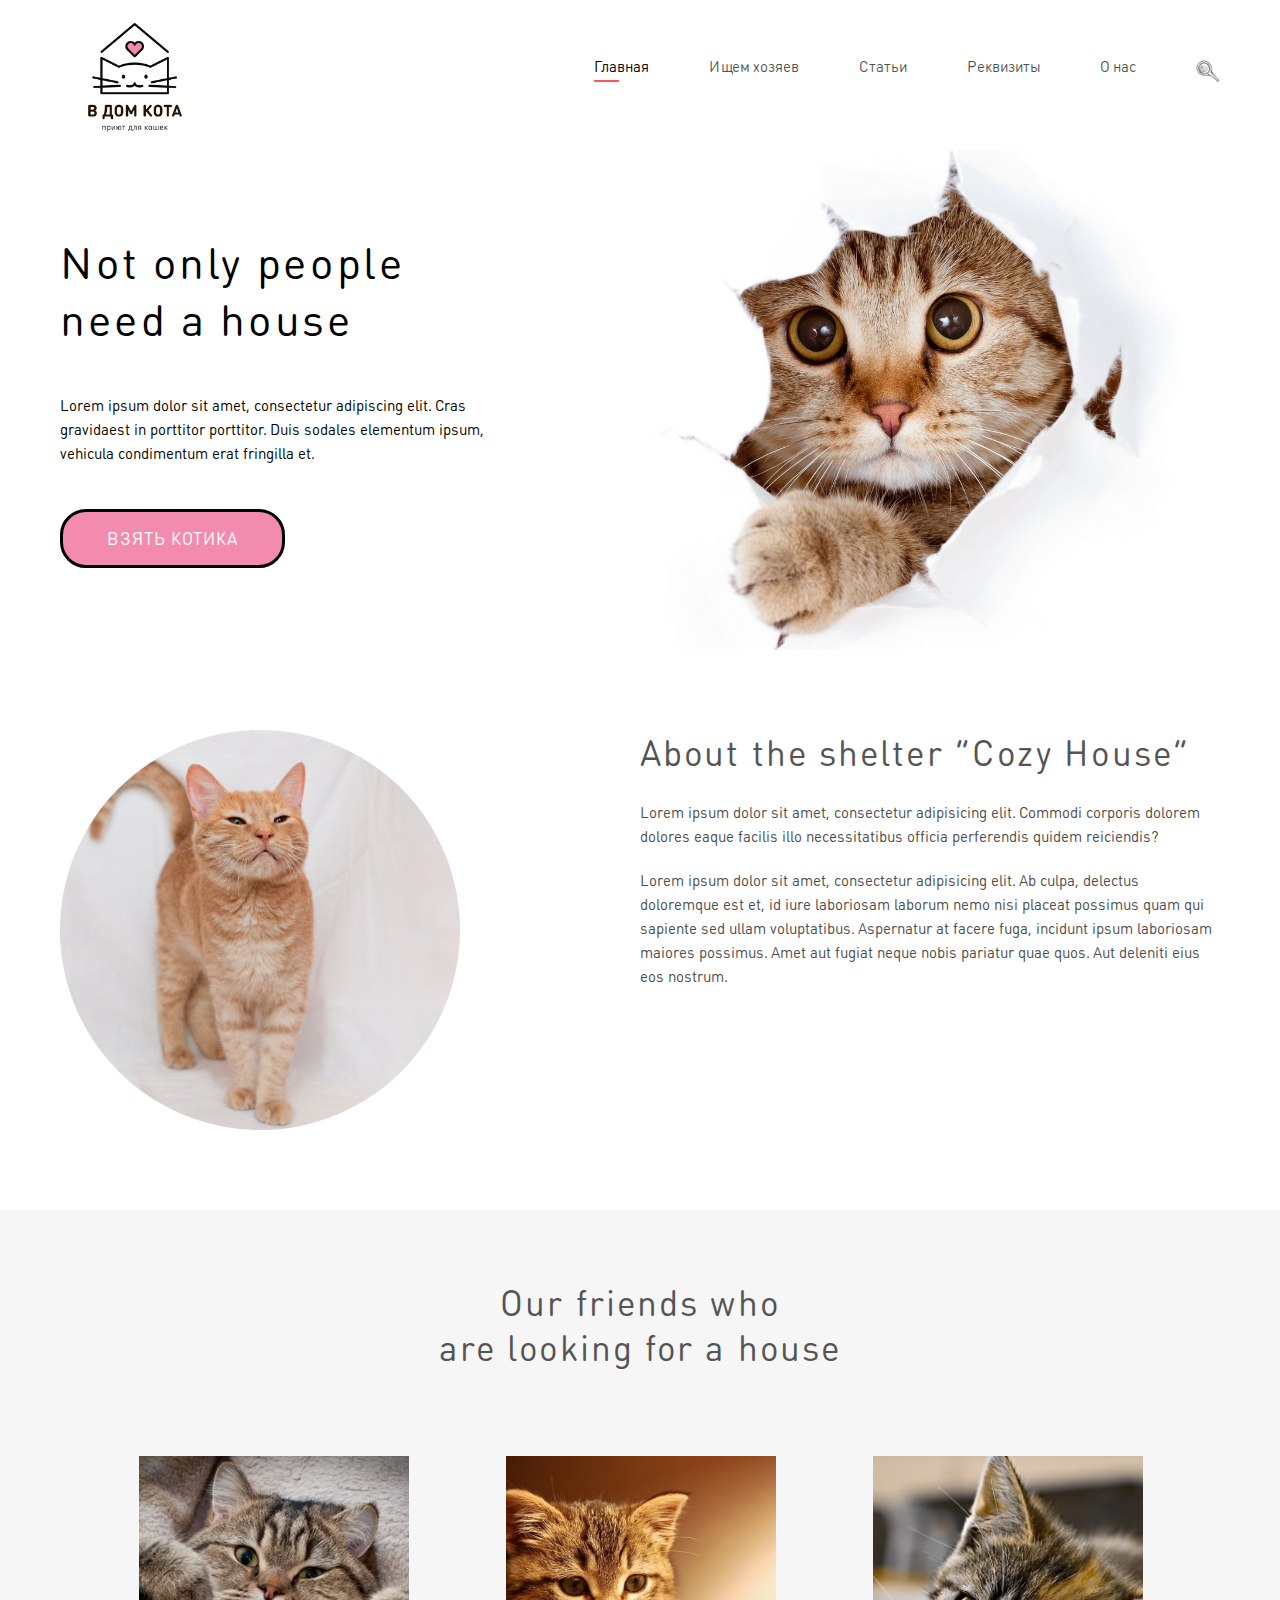
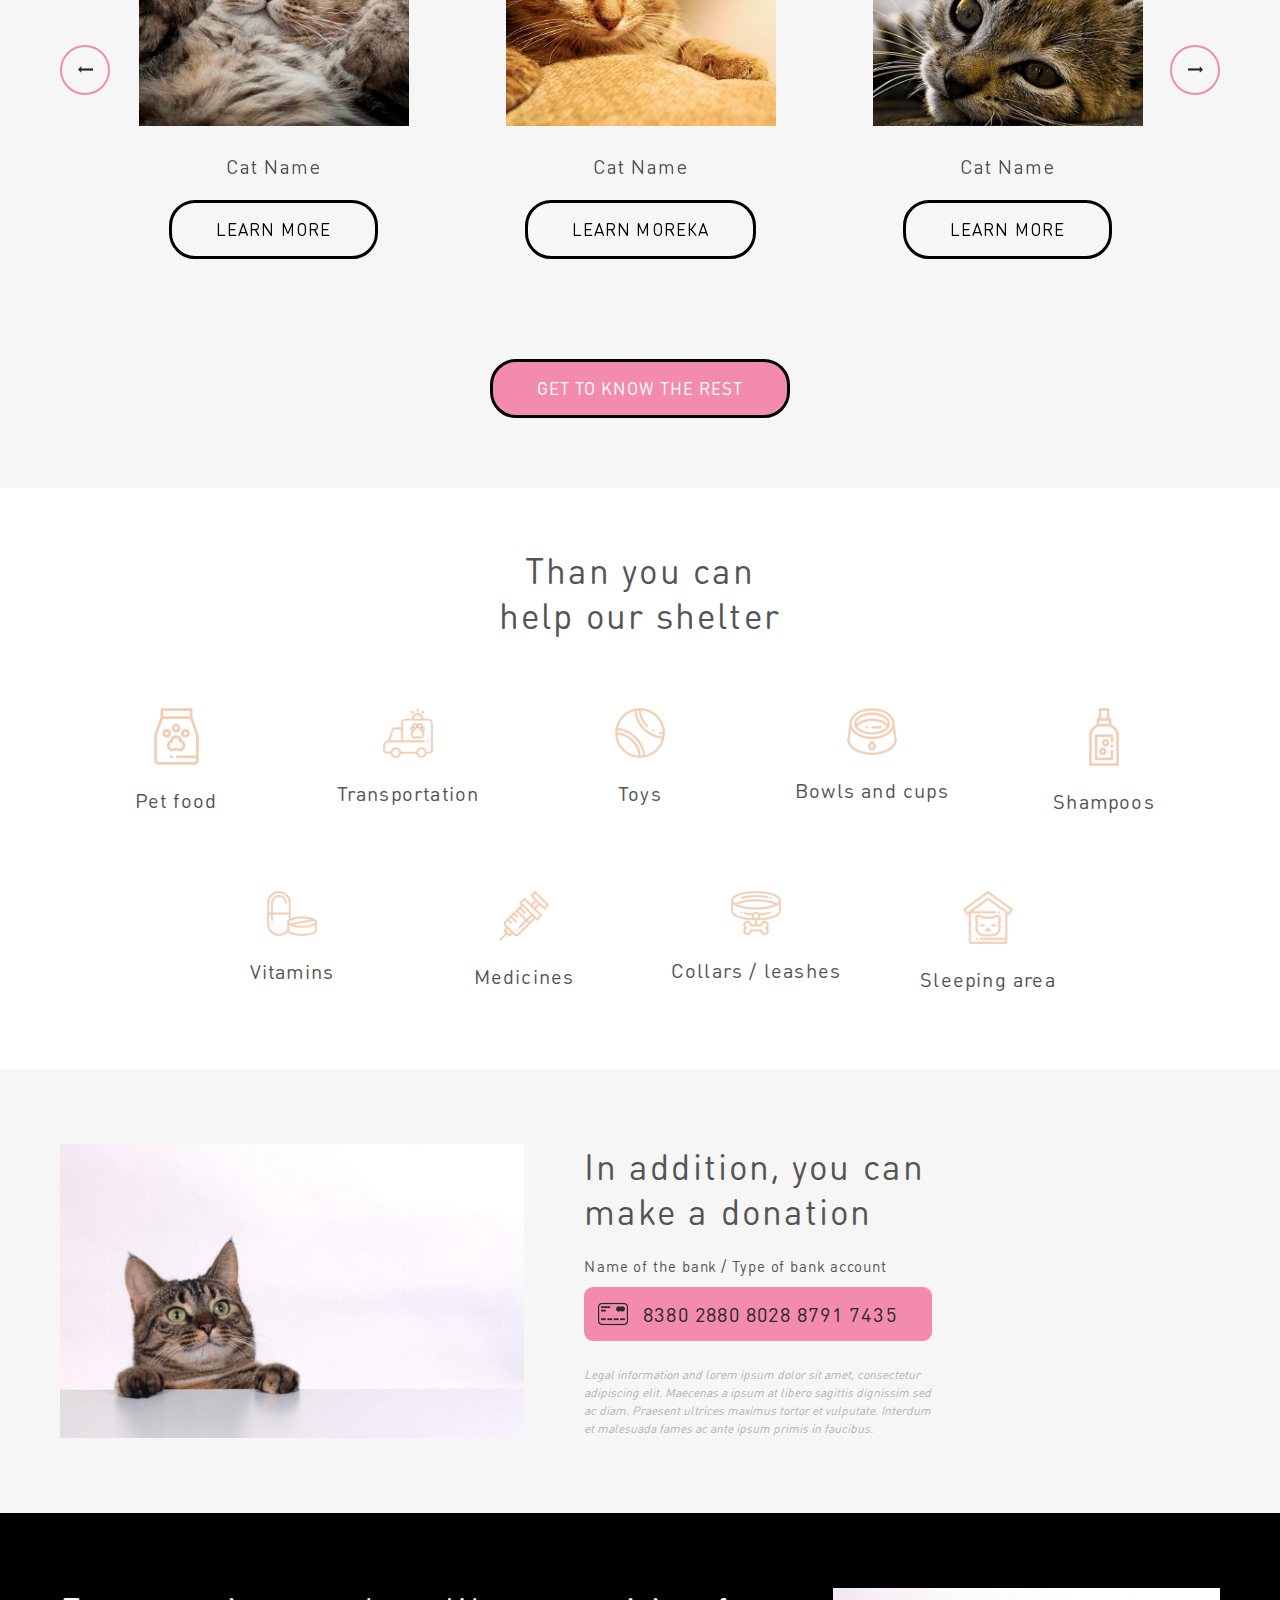
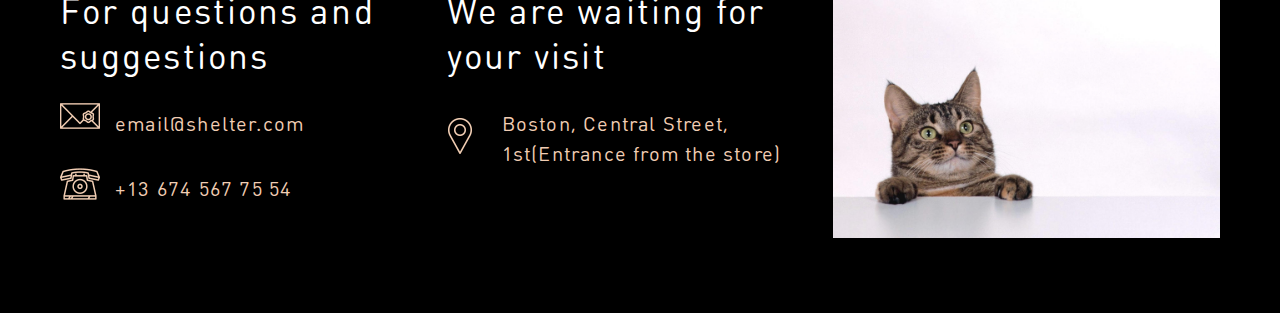
==== vdomkota/index.html @ b181e2b0 "add vdomkota" ====
<!DOCTYPE html><html lang="en"><head><meta charset="UTF-8"/><meta name="viewport" content="width=device-width, initial-scale=1.0"/><link rel="stylesheet" href="css/style.css"/><title>VDOMKOTA</title></head><body></body><div class="wrapper"><header class="header"><div class="container header__body"><div class="header__logo"><img src="img/logo.jpg" alt="LOGO" srcset=""/></div><nav class="header__menu menu"><ul class="menu__list"><li class="active"><a class="menu__link" href="http://">Главная</a></li><li><a class="menu__link" href="http://">Ищем хозяев</a></li><li><a class="menu__link" href="http://">Статьи</a></li><li><a class="menu__link" href="http://">Реквизиты</a></li><li><a class="menu__link" href="http://">О нас</a></li><li><a class="menu__link" href="http://"><img src="img/search.png" alt="" srcset=""/></a></li></ul></nav></div></header><section class="intro"><div class="container"><div class="intro__body"><div class="intro__info info"><h1 class="info__title">Not only people need a house</h1><div class="info__text">Lorem ipsum dolor sit amet, consectetur adipiscing elit. Cras gravidaest in porttitor porttitor. Duis sodales elementum ipsum, vehicula condimentum erat fringilla et.</div><a class="info__btn btn" href="#">Взять котика</a></div><div class="intro__picture ibg"><img src="img/intro/intro_cat.jpg" alt="" srcset=""/></div></div></div></section><section class="about container"><div class="about__picture ibg"><img src="img/about/cat-about.jpg" alt="" srcset=""/></div><div class="about__info"><div class="about__title">About the shelter “Cozy House”</div><div class="about__text"><p>Lorem ipsum dolor sit amet, consectetur adipisicing elit. Commodi corporis dolorem dolores eaque facilis illo necessitatibus officia perferendis quidem reiciendis?</p><p>Lorem ipsum dolor sit amet, consectetur adipisicing elit. Ab culpa, delectus doloremque est et, id iure laboriosam laborum nemo nisi placeat possimus quam qui sapiente sed ullam voluptatibus. Aspernatur at facere fuga, incidunt ipsum laboriosam maiores possimus. Amet aut fugiat neque nobis pariatur quae quos. Aut deleniti eius eos nostrum.</p></div></div></section><section class="cats"><div class="container"><div class="cats__wrapper"><div class="cats__title">Our friends who <br/> are looking for a house</div><div class="cats__slider slider-cats"><div class="slider-wrapper"><div class="slider-cats__item cat-card"><div class="cat-card__photo ibg"><img src="img/cats_slider/1.jpg" alt="" srcset=""/></div><p class="cat-card__name">Cat Name</p><a class="cat-card__btn btn" href="#">Learn More</a></div></div><div class="slider-wrapper"><div class="slider-cats__item cat-card"><div class="cat-card__photo ibg"><img src="img/cats_slider/2.jpg" alt="" srcset=""/></div><p class="cat-card__name">Cat Name</p><a class="cat-card__btn btn" href="#">Learn Moreка</a></div></div><div class="slider-wrapper"><div class="slider-cats__item cat-card"><div class="cat-card__photo ibg"><img src="img/cats_slider/3.jpg" alt="" srcset=""/></div><p class="cat-card__name">Cat Name</p><a class="cat-card__btn btn" href="#">Learn More</a></div></div><div class="slider-wrapper"><div class="slider-cats__item cat-card"><div class="cat-card__photo ibg"><img src="img/cats_slider/4.jpg" alt="" srcset=""/></div><p class="cat-card__name">Cat Name</p><a class="cat-card__btn btn" href="#">Learn More</a></div></div></div><a class="cats__btn btn" href="#">Get to know the rest</a></div></div></section><section class="help container"><h2 class="help__title">Than you can help our shelter</h2><div class="help__body"><div class="help__item help-item"><img class="help-item__img" src="img/help/food.png" alt="" srcset=""/><p class="help-item__description">Pet food</p></div><div class="help__item help-item"><img class="help-item__img" src="img/help/transport.png" alt="" srcset=""/><p class="help-item__description">Transportation</p></div><div class="help__item help-item"><img class="help-item__img" src="img/help/ball.png" alt="" srcset=""/><p class="help-item__description">Toys</p></div><div class="help__item help-item"><img class="help-item__img" src="img/help/bowl.png" alt="" srcset=""/><p class="help-item__description">Bowls and cups</p></div><div class="help__item help-item"><img class="help-item__img" src="img/help/shampoo.png" alt="" srcset=""/><p class="help-item__description">Shampoos</p></div><div class="help__item help-item"><img class="help-item__img" src="img/help/pills.png" alt="" srcset=""/><p class="help-item__description">Vitamins</p></div><div class="help__item help-item"><img class="help-item__img" src="img/help/medicine.png" alt="" srcset=""/><p class="help-item__description">Medicines</p></div><div class="help__item help-item"><img class="help-item__img" src="img/help/collars.png" alt="" srcset=""/><p class="help-item__description">Collars / leashes</p></div><div class="help__item help-item"><img class="help-item__img" src="img/help/cat.png" alt="" srcset=""/><p class="help-item__description">Sleeping area</p></div></div></section><section class="donation"><div class="container"><div class="donation__body"><div class="donation__picture ibg"><img src="img/donation/cat.jpg" alt="" srcset=""/></div><div class="donation__description donation-description"><h2 class="donation-description__title">In addition, you can make a donation</h2><p class="donation-description__bank">Name of the bank / Type of bank account</p><div class="donation-description__card">8380 2880 8028 8791 7435</div><p class="donation-description__text">Legal information and lorem ipsum dolor sit amet, consectetur adipiscing elit. Maecenas a ipsum at libero sagittis dignissim sed ac diam. Praesent ultrices maximus tortor et vulputate. Interdum et malesuada fames ac ante ipsum primis in faucibus.</p></div></div></div></section><footer class="footer"><div class="container"><div class="footer__body"><div class="footer__contacts contacts"><h3 class="contacts__title footer-title">For questions and suggestions</h3><div class="contacts__email footer-text">email@shelter.com</div><div class="contacts__phone footer-text">+13 674 567 75 54</div></div><div class="footer__location location"><h3 class="location__title footer-title">We are waiting for your visit</h3><div class="location__spot footer-text">Boston, Central Street, 1st(Entrance from the store)</div></div><div class="footer__photo ibg"><img src="img/donation/cat.jpg" alt="" srcset=""/></div></div></div></footer></div><script src="js/jquery/jquery.min.js"></script><script src="js/jquery/slick.min.js"></script><script src="js/main.js"></script></html>
---- vdomkota/css/style.css ----
@font-face {
  font-family: "FF_DIN_Round_Pro";
  font-display: swap;
  src: url("../fonts/FF_DIN_Round_Pro_-_Regular.woff") format("woff"), url("../fonts/FF_DIN_Round_Pro_-_Regular.woff2") format("woff2");
  font-weight: 400;
  font-style: normal;
}

@font-face {
  font-family: "FF_DIN_Round_Pro";
  font-display: swap;
  src: url("../fonts/FF_DIN_Round_Pro_-_Medium.woff") format("woff"), url("../fonts/FF_DIN_Round_Pro_-_Medium.woff2") format("woff2");
  font-weight: 500;
  font-style: normal;
}

@font-face {
  font-family: "FF_DIN_Round_Pro";
  font-display: swap;
  src: url("../fonts/FF_DIN_Round_Pro_-_Light.woff") format("woff"), url("../fonts/FF_DIN_Round_Pro_-_Light.woff2") format("woff2");
  font-weight: 300;
  font-style: normal;
}

@font-face {
  font-family: "FF_DIN_Round_Pro";
  font-display: swap;
  src: url("../fonts/FF_DIN_Round_Pro_-_Bold.woff") format("woff"), url("../fonts/FF_DIN_Round_Pro_-_Bold.woff2") format("woff2");
  font-weight: 700;
  font-style: normal;
}

@font-face {
  font-family: "FF_DIN_Round_Pro";
  font-display: swap;
  src: url("../fonts/FF_DIN_Round_Pro_-_Black.woff") format("woff"), url("../fonts/FF_DIN_Round_Pro_-_Black.woff2") format("woff2");
  font-weight: 900;
  font-style: normal;
}

* {
  padding: 0px;
  margin: 0px;
  border: 0px;
}

*, *:before, *:after {
  -webkit-box-sizing: border-box;
  box-sizing: border-box;
}

:focus, :active {
  outline: none;
}

a:focus, a:active {
  outline: none;
}

aside, nav, footer, header, section {
  display: block;
}

html, body {
  height: 100%;
  margin: 0;
  padding: 0;
  min-width: 320px;
  position: relative;
  width: 100%;
  color: #000;
}

body {
  font-size: 100%;
  line-height: 1;
  font-size: 14px;
  font-family: "FF_DIN_Round_Pro";
  -ms-text-size-adjust: 100%;
  -moz-text-size-adjust: 100%;
  -webkit-text-size-adjust: 100%;
}

body.lock {
  overflow: hidden;
}

@media (max-width: 767.98px) {
  body.lock {
    width: 100%;
    position: fixed;
    overflow: hidden;
  }
}

input, button, textarea {
  font-family: "FF_DIN_Round_Pro";
}

input::-ms-clear {
  display: none;
}

button {
  cursor: pointer;
}

button::-moz-focus-inner {
  padding: 0;
  border: 0;
}

a, a:visited {
  text-decoration: none;
}

a:hover {
  text-decoration: none;
}

ul li {
  list-style: none;
}

img {
  vertical-align: top;
}

h1, h2, h3, h4, h5, h6 {
  font-weight: inherit;
  font-size: inherit;
}

.wrapper {
  width: 100%;
  min-height: 100%;
  overflow: hidden;
}

.container {
  max-width: 1200px;
  margin: 0 auto;
  width: 100%;
  padding: 0 20px;
}

.btn {
  display: block;
  text-transform: uppercase;
  color: #000;
  border: 3px solid #000;
  border-radius: 26px;
  padding: 18px 44px;
  font-size: 17px;
  -webkit-transition: all 0.6s ease;
  -o-transition: all 0.6s ease;
  transition: all 0.6s ease;
  letter-spacing: 0.06em;
}

.btn:hover {
  text-decoration: none;
  background-color: #f38bae;
  color: #000;
  border-color: #006089;
}

.ibg {
  background-position: center;
  background-size: cover;
  background-repeat: no-repeat;
}

.ibg img {
  display: none;
}

.header__body {
  display: -webkit-box;
  display: -ms-flexbox;
  display: flex;
  -webkit-box-pack: justify;
      -ms-flex-pack: justify;
          justify-content: space-between;
  -webkit-box-align: center;
      -ms-flex-align: center;
          align-items: center;
}

.header__logo img {
  width: 150px;
}

.menu__list {
  display: -webkit-box;
  display: -ms-flexbox;
  display: flex;
  -webkit-box-pack: justify;
      -ms-flex-pack: justify;
          justify-content: space-between;
}

.menu__list li {
  margin: 0px 60px 0px 0px;
}

.menu__list li:last-child {
  margin: 0;
}

.menu__list li.active a {
  color: #000;
}

.menu__list li.active a::after {
  content: '';
  position: absolute;
  left: 0px;
  bottom: 0px;
  background: #F95959;
  width: 25px;
  height: 2px;
}

.menu__link {
  font-weight: 400;
  position: relative;
  display: inline-block;
  color: rgba(0, 0, 0, 0.7);
  font-size: 15px;
  -webkit-transition: .5s;
  -o-transition: .5s;
  transition: .5s;
  padding-bottom: 8px;
}

.menu__link:hover {
  color: #000;
}

.intro__body {
  display: -webkit-box;
  display: -ms-flexbox;
  display: flex;
  height: 500px;
}

.intro__info {
  -webkit-box-flex: 1;
      -ms-flex: 1 1 50%;
          flex: 1 1 50%;
  margin-right: 120px;
}

.intro__picture {
  -webkit-box-flex: 1;
      -ms-flex: 1 0 50%;
          flex: 1 0 50%;
}

.info {
  display: -webkit-box;
  display: -ms-flexbox;
  display: flex;
  -webkit-box-orient: vertical;
  -webkit-box-direction: normal;
      -ms-flex-direction: column;
          flex-direction: column;
  -webkit-box-pack: center;
      -ms-flex-pack: center;
          justify-content: center;
  -webkit-box-align: start;
      -ms-flex-align: start;
          align-items: flex-start;
}

.info__title {
  margin-bottom: 46px;
  font-size: 44px;
  line-height: 57px;
  letter-spacing: 0.06em;
  color: #000;
}

.info__text {
  margin-bottom: 44px;
  font-size: 15px;
  line-height: 24px;
  color: #000;
}

.info__btn {
  background-color: #f38bae;
  color: #fff;
}

.about {
  margin-top: 80px;
  display: -webkit-box;
  display: -ms-flexbox;
  display: flex;
  -webkit-box-pack: justify;
      -ms-flex-pack: justify;
          justify-content: space-between;
}

.about__picture {
  width: 400px;
  height: 400px;
  border-radius: 50%;
}

.about__info {
  -webkit-box-flex: 0;
      -ms-flex: 0 0 50%;
          flex: 0 0 50%;
  margin-left: 40px;
}

.about__title {
  margin-bottom: 25px;
  font-size: 35px;
  line-height: 45px;
  letter-spacing: 0.06em;
  color: #545454;
}

.about__text {
  font-size: 15px;
  line-height: 24px;
  color: #4c4c4c;
}

.about__text p {
  margin-bottom: 20px;
}

.about__text p:last-child {
  margin: 0;
}

.cats {
  background-color: #f6f6f6;
  margin-top: 80px;
  padding: 70px 0;
}

.cats__wrapper {
  display: -webkit-box;
  display: -ms-flexbox;
  display: flex;
  -webkit-box-orient: vertical;
  -webkit-box-direction: normal;
      -ms-flex-direction: column;
          flex-direction: column;
  -webkit-box-align: center;
      -ms-flex-align: center;
          align-items: center;
}

.cats__title {
  text-align: center;
  margin-bottom: 66px;
  font-size: 35px;
  line-height: 45px;
  letter-spacing: 0.06em;
  color: #545454;
}

.cats__slider {
  width: 100%;
  margin-bottom: 46px;
}

.cats__btn {
  background-color: #f38bae;
  color: #fff;
}

.slider-cats {
  position: relative;
  padding: 0 30px 0 30px;
}

.slider-cats__item {
  margin: 0 auto;
  width: 270px;
}

.slider-cats .slick-track {
  display: -webkit-box;
  display: -ms-flexbox;
  display: flex;
}

.slider-cats .slick-list {
  overflow: hidden;
}

.slider-cats .slick-arrow {
  margin: -30px 0px 0px 0px;
  position: absolute;
  font-size: 0;
  top: 50%;
  z-index: 10;
  width: 50px;
  height: 50px;
  border: 2px solid #f38bae;
  border-radius: 50%;
  -webkit-transition: all 0.6s ease;
  -o-transition: all 0.6s ease;
  transition: all 0.6s ease;
}

.slider-cats .slick-arrow.slick-prev {
  left: 0;
  background: url("../img/icons/left.png") center no-repeat;
}

.slider-cats .slick-arrow.slick-prev:hover {
  background-color: #f38bae;
}

.slider-cats .slick-arrow.slick-next {
  right: 0;
  background: url("../img/icons/right.png") center no-repeat;
}

.slider-cats .slick-arrow.slick-next:hover {
  background-color: #f38bae;
}

.cat-card {
  display: -webkit-box;
  display: -ms-flexbox;
  display: flex;
  -webkit-box-orient: vertical;
  -webkit-box-direction: normal;
      -ms-flex-direction: column;
          flex-direction: column;
  -webkit-box-align: center;
      -ms-flex-align: center;
          align-items: center;
  -webkit-transition: all 0.6s ease;
  -o-transition: all 0.6s ease;
  transition: all 0.6s ease;
  cursor: pointer;
}

.cat-card:hover {
  -webkit-box-shadow: 0px 14px 20px -15px rgba(0, 0, 0, 0.75);
          box-shadow: 0px 14px 20px -15px rgba(0, 0, 0, 0.75);
}

.cat-card:hover .cat-card__btn {
  background-color: #f38bae;
}

.cat-card__photo {
  height: 270px;
  width: 100%;
  margin-bottom: 30px;
}

.cat-card__name {
  font-size: 20px;
  letter-spacing: 0.06em;
  color: #545454;
  margin-bottom: 24px;
}

.cat-card__btn {
  margin-bottom: 34px;
}

.slider-wrapper {
  padding: 20px 0;
}

.help {
  padding-top: 60px;
}

.help__title {
  max-width: 316px;
  font-size: 35px;
  line-height: 45px;
  letter-spacing: 0.06em;
  color: #545454;
  margin: 0 auto 70px auto;
  text-align: center;
}

.help__body {
  display: -webkit-box;
  display: -ms-flexbox;
  display: flex;
  -webkit-box-pack: center;
      -ms-flex-pack: center;
          justify-content: center;
  -ms-flex-wrap: wrap;
      flex-wrap: wrap;
}

.help__item {
  -webkit-box-flex: 0;
      -ms-flex: 0 0 20%;
          flex: 0 0 20%;
  margin-bottom: 80px;
}

.help-item {
  display: -webkit-box;
  display: -ms-flexbox;
  display: flex;
  -webkit-box-orient: vertical;
  -webkit-box-direction: normal;
      -ms-flex-direction: column;
          flex-direction: column;
  -webkit-box-align: center;
      -ms-flex-align: center;
          align-items: center;
}

.help-item__img {
  max-width: 50px;
  max-height: 60px;
  margin-bottom: 25px;
}

.help-item__description {
  font-size: 20px;
  letter-spacing: 0.06em;
  color: #545454;
}

.donation {
  background-color: #f6f6f6;
  padding: 75px 0;
}

.donation__body {
  display: -webkit-box;
  display: -ms-flexbox;
  display: flex;
}

.donation__picture {
  width: 40%;
  min-height: 250px;
  margin-right: 60px;
}

.donation__description {
  -webkit-box-flex: 0;
      -ms-flex: 0 1 30%;
          flex: 0 1 30%;
}

.donation-description__title {
  font-size: 35px;
  line-height: 45px;
  letter-spacing: 0.06em;
  color: #545454;
  margin-bottom: 25px;
}

.donation-description__bank {
  font-size: 15px;
  letter-spacing: 0.06em;
  color: #545454;
  margin-bottom: 13px;
}

.donation-description__card {
  position: relative;
  font-size: 20px;
  letter-spacing: 0.06em;
  color: #292929;
  background-color: #f38bae;
  padding: 17px 15px 17px 59px;
  margin-bottom: 25px;
  border-radius: 9px;
}

.donation-description__card:before {
  content: "";
  position: absolute;
  left: 14px;
  top: 50%;
  height: 24px;
  width: 30px;
  -webkit-transform: translateY(-50%);
      -ms-transform: translateY(-50%);
          transform: translateY(-50%);
  background: url("../img/icons/credit_card.png") 0 0 no-repeat;
}

.donation-description__text {
  font-size: 12px;
  line-height: 18px;
  font-style: italic;
  color: #b2b2b2;
}

.footer {
  padding: 75px 0;
  background-color: #000000;
}

.footer__body {
  display: -webkit-box;
  display: -ms-flexbox;
  display: flex;
  -webkit-box-pack: justify;
      -ms-flex-pack: justify;
          justify-content: space-between;
}

.footer__contacts {
  -webkit-box-flex: 0;
      -ms-flex: 0 1 33.333%;
          flex: 0 1 33.333%;
}

.footer__location {
  -webkit-box-flex: 0;
      -ms-flex: 0 1 33.333%;
          flex: 0 1 33.333%;
}

.footer__photo {
  -webkit-box-flex: 0;
      -ms-flex: 0 1 33.333%;
          flex: 0 1 33.333%;
}

.contacts__email:before {
  background: url("../img/icons/email.png") 0 0 no-repeat;
}

.contacts__phone:before {
  background: url("../img/icons/phone.png") 0 0 no-repeat;
}

.location__spot:before {
  background: url("../img/icons/spot.png") 0 0 no-repeat;
}

.footer-title {
  font-size: 35px;
  line-height: 45px;
  letter-spacing: 0.06em;
  margin-bottom: 30px;
  color: #fff;
}

.footer-text {
  position: relative;
  font-size: 20px;
  line-height: 30px;
  letter-spacing: 0.06em;
  color: #f1cdb3;
  padding-left: 55px;
  margin-bottom: 35px;
}

.footer-text:before {
  content: "";
  position: absolute;
  height: 40px;
  width: 40px;
  top: 50%;
  left: 0;
  -webkit-transform: translateY(-50%);
      -ms-transform: translateY(-50%);
          transform: translateY(-50%);
}
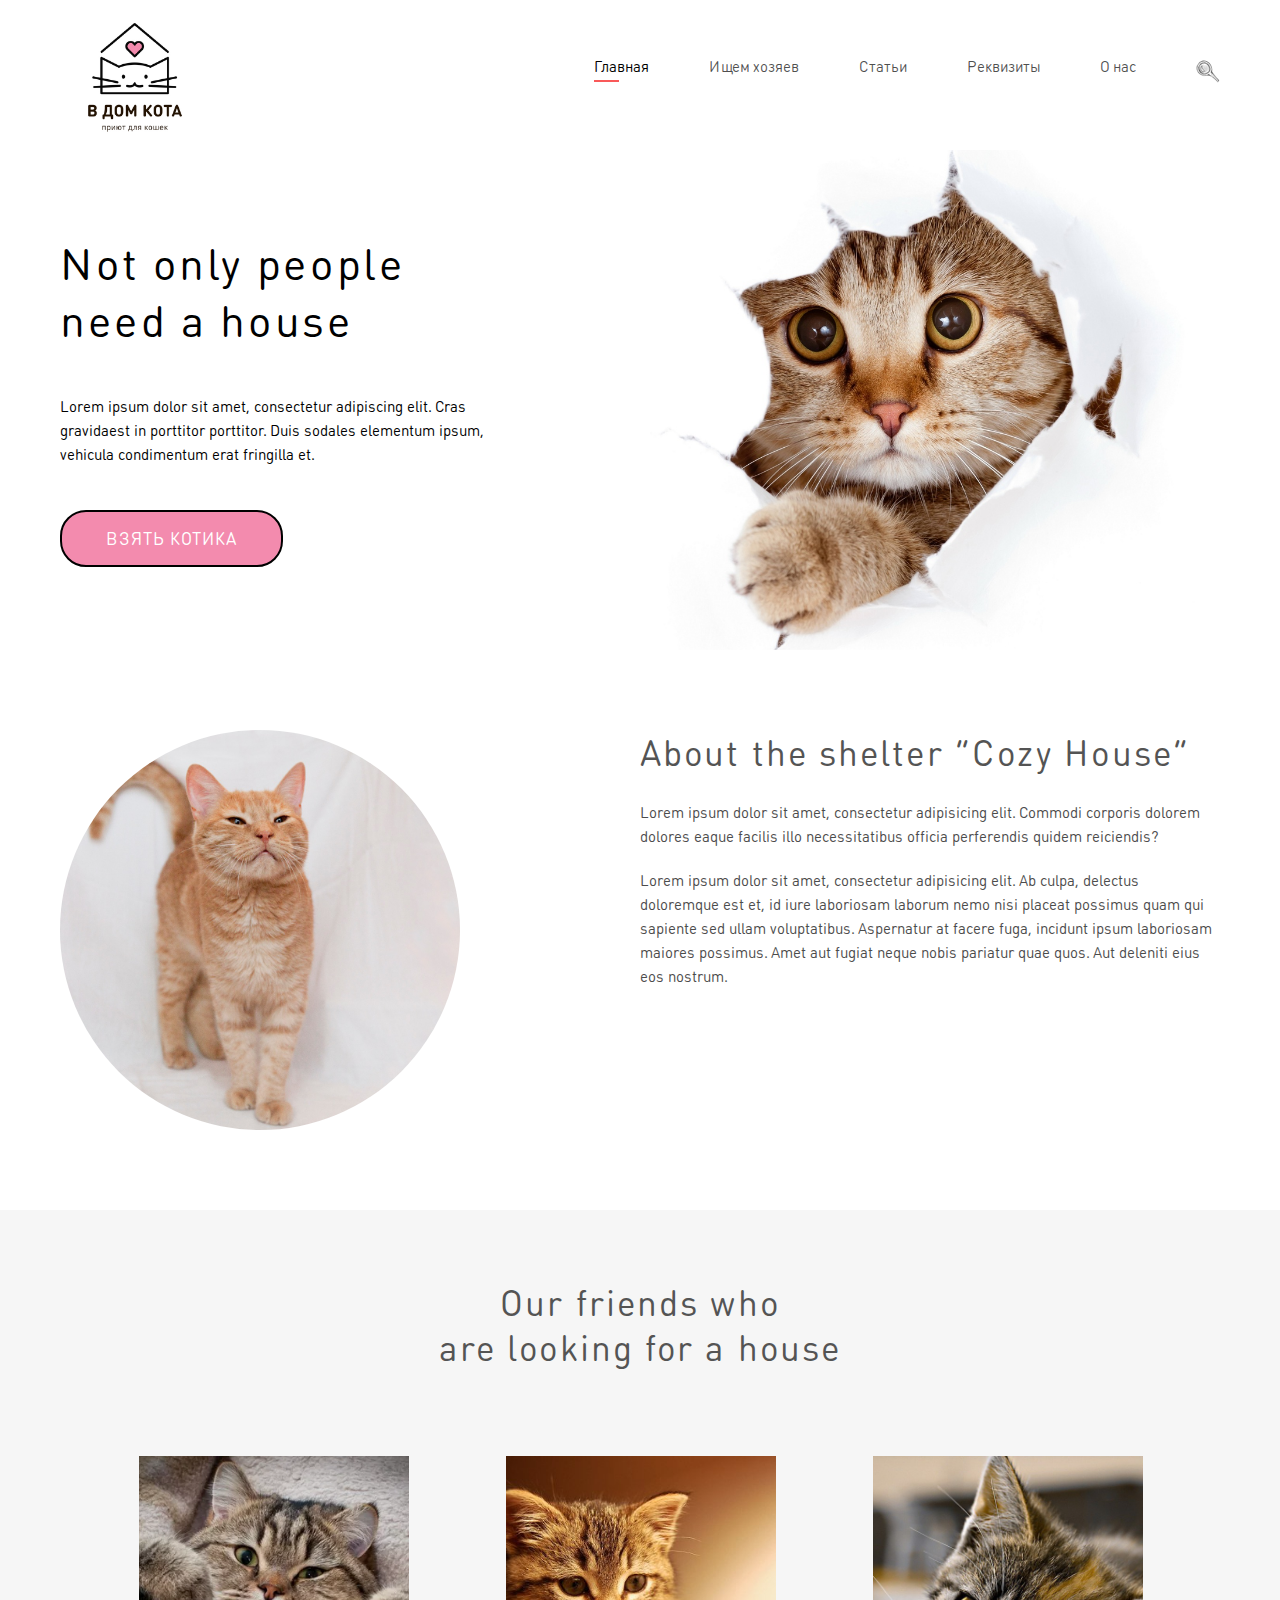
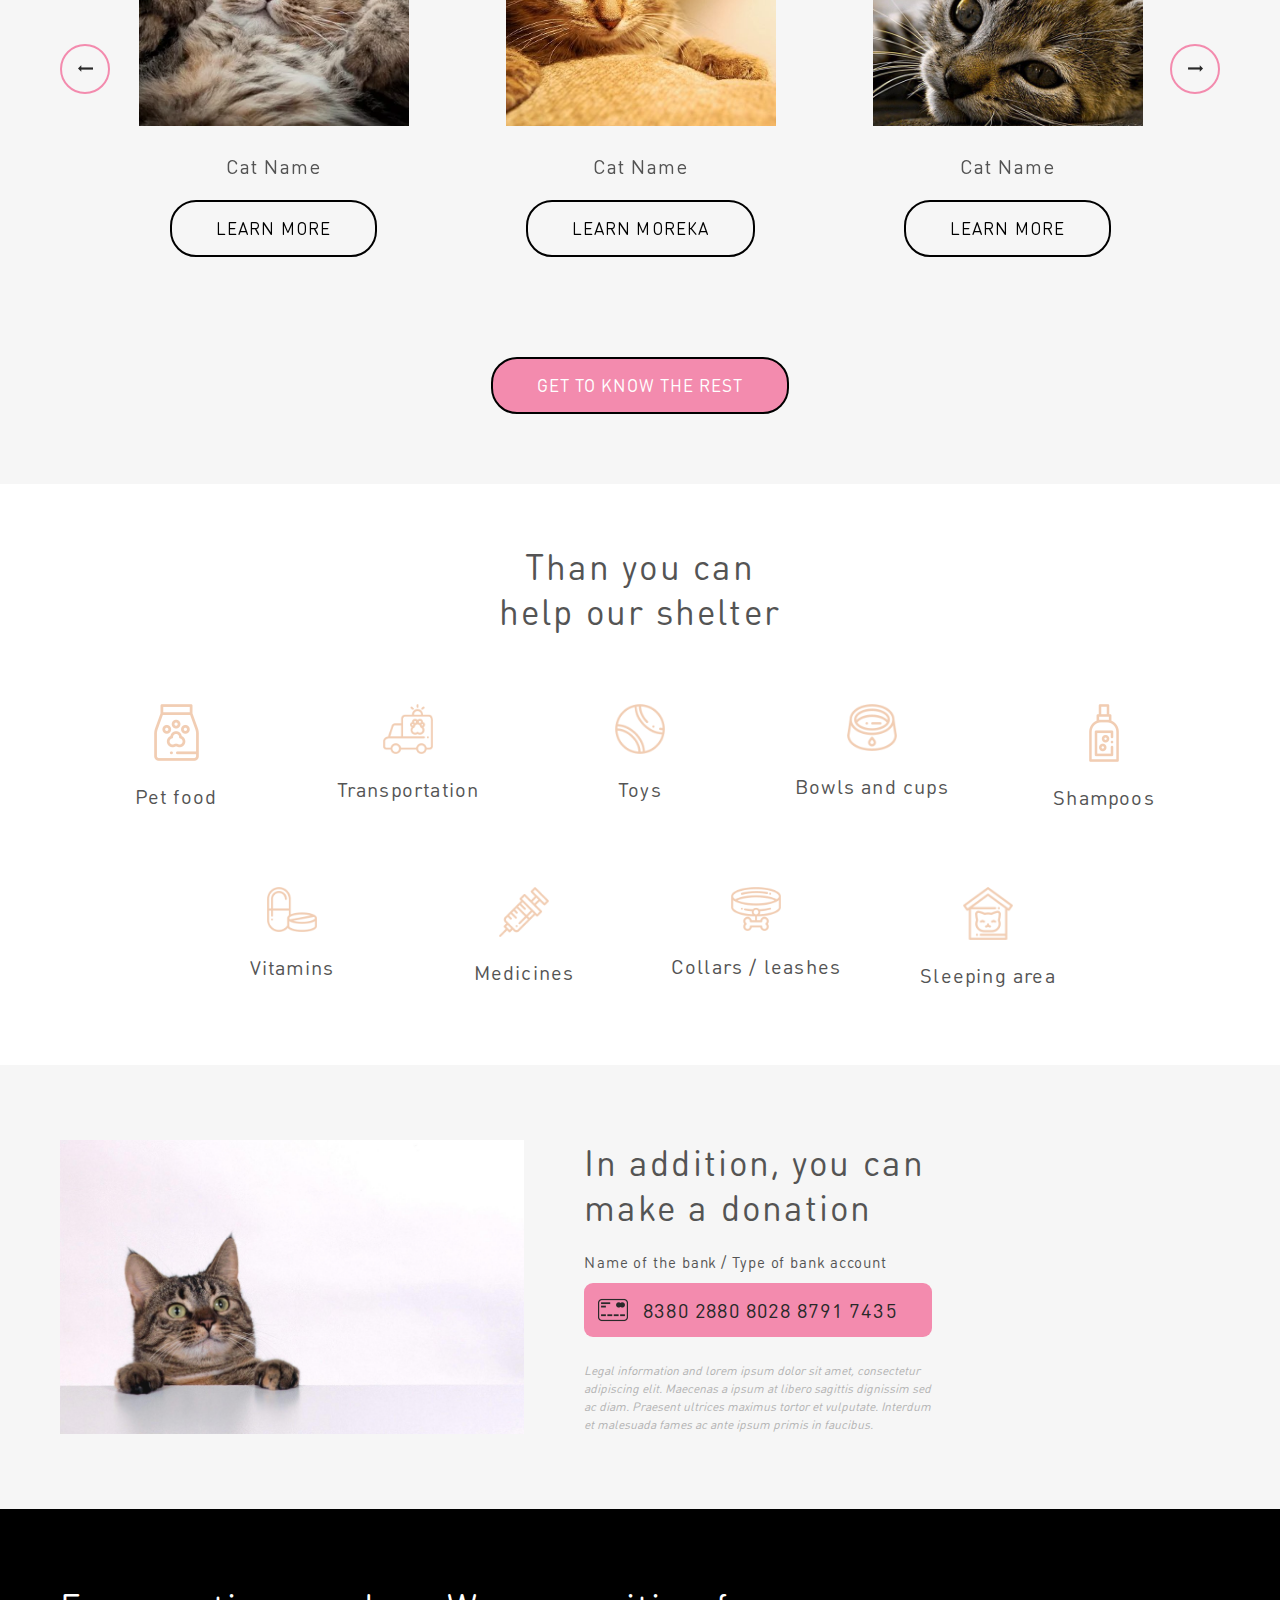
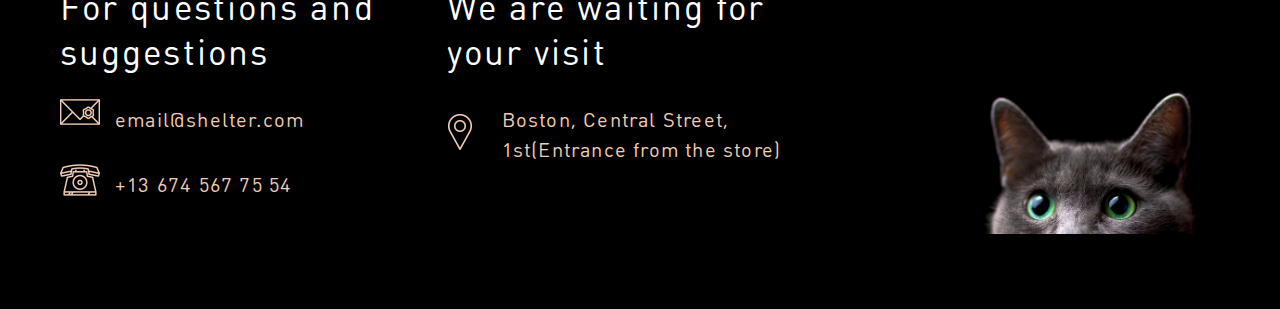
==== commit 451e42cf: "some fix" ====
--- a/vdomkota/index.html
+++ b/vdomkota/index.html
@@ -1 +1 @@
-<!DOCTYPE html><html lang="en"><head><meta charset="UTF-8"/><meta name="viewport" content="width=device-width, initial-scale=1.0"/><link rel="stylesheet" href="css/style.css"/><title>VDOMKOTA</title></head><body></body><div class="wrapper"><header class="header"><div class="container header__body"><div class="header__logo"><img src="img/logo.jpg" alt="LOGO" srcset=""/></div><nav class="header__menu menu"><ul class="menu__list"><li class="active"><a class="menu__link" href="http://">Главная</a></li><li><a class="menu__link" href="http://">Ищем хозяев</a></li><li><a class="menu__link" href="http://">Статьи</a></li><li><a class="menu__link" href="http://">Реквизиты</a></li><li><a class="menu__link" href="http://">О нас</a></li><li><a class="menu__link" href="http://"><img src="img/search.png" alt="" srcset=""/></a></li></ul></nav></div></header><section class="intro"><div class="container"><div class="intro__body"><div class="intro__info info"><h1 class="info__title">Not only people need a house</h1><div class="info__text">Lorem ipsum dolor sit amet, consectetur adipiscing elit. Cras gravidaest in porttitor porttitor. Duis sodales elementum ipsum, vehicula condimentum erat fringilla et.</div><a class="info__btn btn" href="#">Взять котика</a></div><div class="intro__picture ibg"><img src="img/intro/intro_cat.jpg" alt="" srcset=""/></div></div></div></section><section class="about container"><div class="about__picture ibg"><img src="img/about/cat-about.jpg" alt="" srcset=""/></div><div class="about__info"><div class="about__title">About the shelter “Cozy House”</div><div class="about__text"><p>Lorem ipsum dolor sit amet, consectetur adipisicing elit. Commodi corporis dolorem dolores eaque facilis illo necessitatibus officia perferendis quidem reiciendis?</p><p>Lorem ipsum dolor sit amet, consectetur adipisicing elit. Ab culpa, delectus doloremque est et, id iure laboriosam laborum nemo nisi placeat possimus quam qui sapiente sed ullam voluptatibus. Aspernatur at facere fuga, incidunt ipsum laboriosam maiores possimus. Amet aut fugiat neque nobis pariatur quae quos. Aut deleniti eius eos nostrum.</p></div></div></section><section class="cats"><div class="container"><div class="cats__wrapper"><div class="cats__title">Our friends who <br/> are looking for a house</div><div class="cats__slider slider-cats"><div class="slider-wrapper"><div class="slider-cats__item cat-card"><div class="cat-card__photo ibg"><img src="img/cats_slider/1.jpg" alt="" srcset=""/></div><p class="cat-card__name">Cat Name</p><a class="cat-card__btn btn" href="#">Learn More</a></div></div><div class="slider-wrapper"><div class="slider-cats__item cat-card"><div class="cat-card__photo ibg"><img src="img/cats_slider/2.jpg" alt="" srcset=""/></div><p class="cat-card__name">Cat Name</p><a class="cat-card__btn btn" href="#">Learn Moreка</a></div></div><div class="slider-wrapper"><div class="slider-cats__item cat-card"><div class="cat-card__photo ibg"><img src="img/cats_slider/3.jpg" alt="" srcset=""/></div><p class="cat-card__name">Cat Name</p><a class="cat-card__btn btn" href="#">Learn More</a></div></div><div class="slider-wrapper"><div class="slider-cats__item cat-card"><div class="cat-card__photo ibg"><img src="img/cats_slider/4.jpg" alt="" srcset=""/></div><p class="cat-card__name">Cat Name</p><a class="cat-card__btn btn" href="#">Learn More</a></div></div></div><a class="cats__btn btn" href="#">Get to know the rest</a></div></div></section><section class="help container"><h2 class="help__title">Than you can help our shelter</h2><div class="help__body"><div class="help__item help-item"><img class="help-item__img" src="img/help/food.png" alt="" srcset=""/><p class="help-item__description">Pet food</p></div><div class="help__item help-item"><img class="help-item__img" src="img/help/transport.png" alt="" srcset=""/><p class="help-item__description">Transportation</p></div><div class="help__item help-item"><img class="help-item__img" src="img/help/ball.png" alt="" srcset=""/><p class="help-item__description">Toys</p></div><div class="help__item help-item"><img class="help-item__img" src="img/help/bowl.png" alt="" srcset=""/><p class="help-item__description">Bowls and cups</p></div><div class="help__item help-item"><img class="help-item__img" src="img/help/shampoo.png" alt="" srcset=""/><p class="help-item__description">Shampoos</p></div><div class="help__item help-item"><img class="help-item__img" src="img/help/pills.png" alt="" srcset=""/><p class="help-item__description">Vitamins</p></div><div class="help__item help-item"><img class="help-item__img" src="img/help/medicine.png" alt="" srcset=""/><p class="help-item__description">Medicines</p></div><div class="help__item help-item"><img class="help-item__img" src="img/help/collars.png" alt="" srcset=""/><p class="help-item__description">Collars / leashes</p></div><div class="help__item help-item"><img class="help-item__img" src="img/help/cat.png" alt="" srcset=""/><p class="help-item__description">Sleeping area</p></div></div></section><section class="donation"><div class="container"><div class="donation__body"><div class="donation__picture ibg"><img src="img/donation/cat.jpg" alt="" srcset=""/></div><div class="donation__description donation-description"><h2 class="donation-description__title">In addition, you can make a donation</h2><p class="donation-description__bank">Name of the bank / Type of bank account</p><div class="donation-description__card">8380 2880 8028 8791 7435</div><p class="donation-description__text">Legal information and lorem ipsum dolor sit amet, consectetur adipiscing elit. Maecenas a ipsum at libero sagittis dignissim sed ac diam. Praesent ultrices maximus tortor et vulputate. Interdum et malesuada fames ac ante ipsum primis in faucibus.</p></div></div></div></section><footer class="footer"><div class="container"><div class="footer__body"><div class="footer__contacts contacts"><h3 class="contacts__title footer-title">For questions and suggestions</h3><div class="contacts__email footer-text">email@shelter.com</div><div class="contacts__phone footer-text">+13 674 567 75 54</div></div><div class="footer__location location"><h3 class="location__title footer-title">We are waiting for your visit</h3><div class="location__spot footer-text">Boston, Central Street, 1st(Entrance from the store)</div></div><div class="footer__photo ibg"><img src="img/donation/cat.jpg" alt="" srcset=""/></div></div></div></footer></div><script src="js/jquery/jquery.min.js"></script><script src="js/jquery/slick.min.js"></script><script src="js/main.js"></script></html>+<!DOCTYPE html><html lang="en"><head><meta charset="UTF-8"/><meta name="viewport" content="width=device-width, initial-scale=1.0"/><link rel="stylesheet" href="css/style.css"/><title>VDOMKOTA</title></head><body></body><div class="wrapper"><header class="header"><div class="container header__body"><div class="header__logo"><img src="img/logo.jpg" alt="LOGO" srcset=""/></div><nav class="header__menu menu"><ul class="menu__list"><li class="active"><a class="menu__link" href="http://">Главная</a></li><li><a class="menu__link" href="http://">Ищем хозяев</a></li><li><a class="menu__link" href="http://">Статьи</a></li><li><a class="menu__link" href="http://">Реквизиты</a></li><li><a class="menu__link" href="http://">О нас</a></li><li><a class="menu__link" href="http://"><img src="img/search.png" alt="" srcset=""/></a></li></ul></nav></div></header><section class="intro"><div class="container"><div class="intro__body"><div class="intro__info info"><h1 class="info__title">Not only people need a house</h1><div class="info__text">Lorem ipsum dolor sit amet, consectetur adipiscing elit. Cras gravidaest in porttitor porttitor. Duis sodales elementum ipsum, vehicula condimentum erat fringilla et.</div><a class="info__btn btn" href="#">Взять котика</a></div><div class="intro__picture ibg"><img src="img/intro/intro_cat.jpg" alt="" srcset=""/></div></div></div></section><section class="about container"><div class="about__picture ibg"><img src="img/about/cat-about.jpg" alt="" srcset=""/></div><div class="about__info"><div class="about__title">About the shelter “Cozy House”</div><div class="about__text"><p>Lorem ipsum dolor sit amet, consectetur adipisicing elit. Commodi corporis dolorem dolores eaque facilis illo necessitatibus officia perferendis quidem reiciendis?</p><p>Lorem ipsum dolor sit amet, consectetur adipisicing elit. Ab culpa, delectus doloremque est et, id iure laboriosam laborum nemo nisi placeat possimus quam qui sapiente sed ullam voluptatibus. Aspernatur at facere fuga, incidunt ipsum laboriosam maiores possimus. Amet aut fugiat neque nobis pariatur quae quos. Aut deleniti eius eos nostrum.</p></div></div></section><section class="cats"><div class="container"><div class="cats__wrapper"><div class="cats__title">Our friends who <br/> are looking for a house</div><div class="cats__slider slider-cats"><div class="slider-wrapper"><div class="slider-cats__item cat-card"><div class="cat-card__photo ibg"><img src="img/cats_slider/1.jpg" alt="" srcset=""/></div><p class="cat-card__name">Cat Name</p><a class="cat-card__btn btn" href="#">Learn More</a></div></div><div class="slider-wrapper"><div class="slider-cats__item cat-card"><div class="cat-card__photo ibg"><img src="img/cats_slider/2.jpg" alt="" srcset=""/></div><p class="cat-card__name">Cat Name</p><a class="cat-card__btn btn" href="#">Learn Moreка</a></div></div><div class="slider-wrapper"><div class="slider-cats__item cat-card"><div class="cat-card__photo ibg"><img src="img/cats_slider/3.jpg" alt="" srcset=""/></div><p class="cat-card__name">Cat Name</p><a class="cat-card__btn btn" href="#">Learn More</a></div></div><div class="slider-wrapper"><div class="slider-cats__item cat-card"><div class="cat-card__photo ibg"><img src="img/cats_slider/4.jpg" alt="" srcset=""/></div><p class="cat-card__name">Cat Name</p><a class="cat-card__btn btn" href="#">Learn More</a></div></div></div><a class="cats__btn btn" href="#">Get to know the rest</a></div></div></section><section class="help container"><h2 class="help__title">Than you can help our shelter</h2><div class="help__body"><div class="help__item help-item"><img class="help-item__img" src="img/help/food.png" alt="" srcset=""/><p class="help-item__description">Pet food</p></div><div class="help__item help-item"><img class="help-item__img" src="img/help/transport.png" alt="" srcset=""/><p class="help-item__description">Transportation</p></div><div class="help__item help-item"><img class="help-item__img" src="img/help/ball.png" alt="" srcset=""/><p class="help-item__description">Toys</p></div><div class="help__item help-item"><img class="help-item__img" src="img/help/bowl.png" alt="" srcset=""/><p class="help-item__description">Bowls and cups</p></div><div class="help__item help-item"><img class="help-item__img" src="img/help/shampoo.png" alt="" srcset=""/><p class="help-item__description">Shampoos</p></div><div class="help__item help-item"><img class="help-item__img" src="img/help/pills.png" alt="" srcset=""/><p class="help-item__description">Vitamins</p></div><div class="help__item help-item"><img class="help-item__img" src="img/help/medicine.png" alt="" srcset=""/><p class="help-item__description">Medicines</p></div><div class="help__item help-item"><img class="help-item__img" src="img/help/collars.png" alt="" srcset=""/><p class="help-item__description">Collars / leashes</p></div><div class="help__item help-item"><img class="help-item__img" src="img/help/cat.png" alt="" srcset=""/><p class="help-item__description">Sleeping area</p></div></div></section><section class="donation"><div class="container"><div class="donation__body"><div class="donation__picture ibg"><img src="img/donation/cat.jpg" alt="" srcset=""/></div><div class="donation__description donation-description"><h2 class="donation-description__title">In addition, you can make a donation</h2><p class="donation-description__bank">Name of the bank / Type of bank account</p><div class="donation-description__card">8380 2880 8028 8791 7435</div><p class="donation-description__text">Legal information and lorem ipsum dolor sit amet, consectetur adipiscing elit. Maecenas a ipsum at libero sagittis dignissim sed ac diam. Praesent ultrices maximus tortor et vulputate. Interdum et malesuada fames ac ante ipsum primis in faucibus.</p></div></div></div></section><footer class="footer"><div class="container"><div class="footer__body"><div class="footer__contacts contacts"><h3 class="contacts__title footer-title">For questions and suggestions</h3><div class="contacts__email footer-text">email@shelter.com</div><div class="contacts__phone footer-text">+13 674 567 75 54</div></div><div class="footer__location location"><h3 class="location__title footer-title">We are waiting for your visit</h3><div class="location__spot footer-text">Boston, Central Street, 1st(Entrance from the store)</div></div><div class="footer__photo ibg"><img src="img/footer/cat.jpg" alt="" srcset=""/></div></div></div></footer></div><script src="js/jquery/jquery.min.js"></script><script src="js/jquery/slick.min.js"></script><script src="js/main.js"></script></html>--- a/vdomkota/css/style.css
+++ b/vdomkota/css/style.css
@@ -148,7 +148,7 @@
   display: block;
   text-transform: uppercase;
   color: #000;
-  border: 3px solid #000;
+  border: 2px solid #000;
   border-radius: 26px;
   padding: 18px 44px;
   font-size: 17px;
